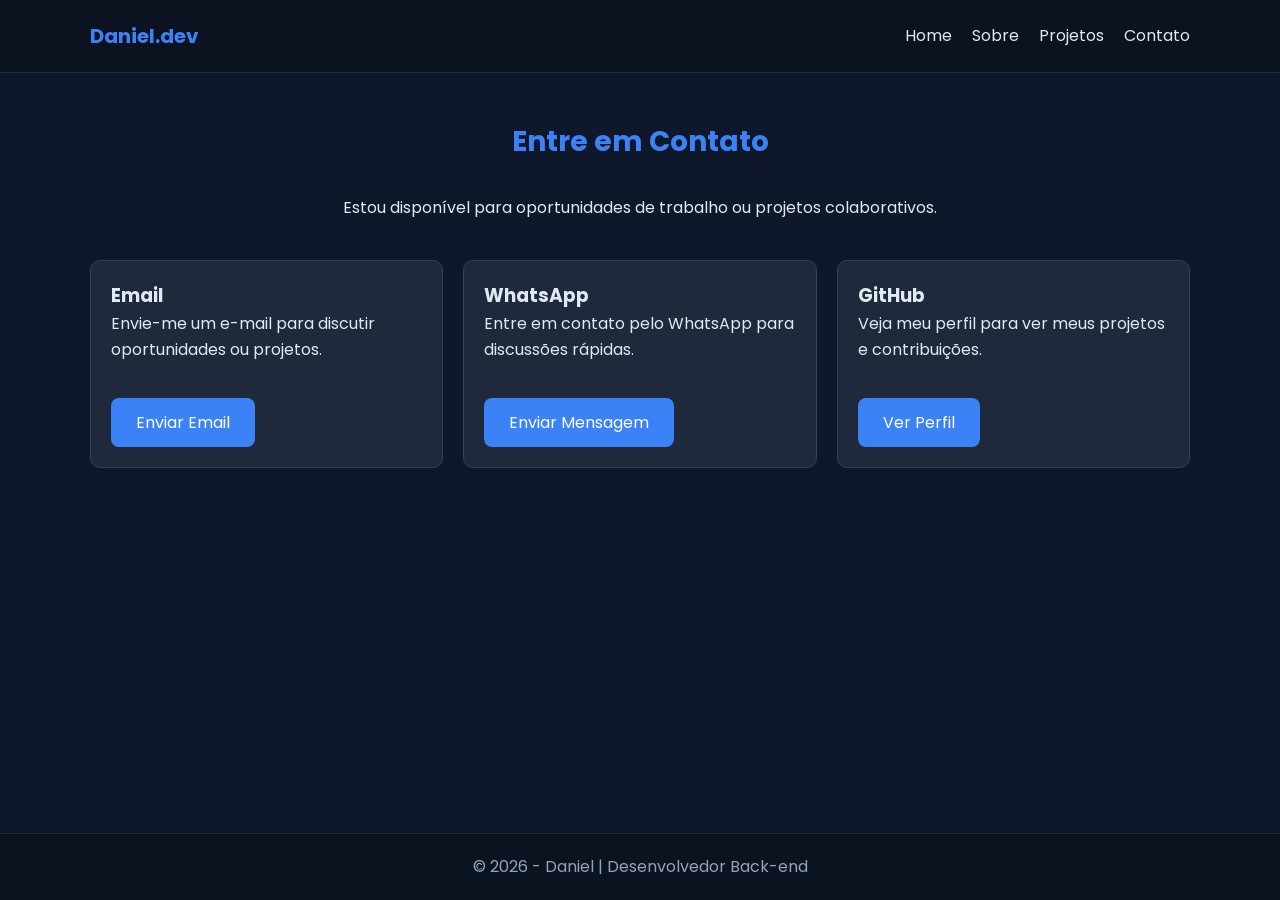
==== portifolio/contato.html @ 5cbec448 "primeiro commit" ====
<!DOCTYPE html>
<html lang="pt-BR">

<head>
  <meta charset="UTF-8">
  <meta name="viewport" content="width=device-width, initial-scale=1.0">

 <link rel="icon" type="image/png" href="img/favicon16x16.png" sizes="16x16">

  <meta name="description" content="Projetos desenvolvidos por Daniel">
  <meta name="keywords" content="Projetos, Portfólio, Desenvolvimento Web">
  <meta name="author" content="Daniel">

  <title>Projetos | Daniel</title>

  <link rel="stylesheet" href="css/style.css">
  <link rel="stylesheet" href="css/responsive.css">

  <link href="https://fonts.googleapis.com/css2?family=Poppins:wght@300;400;600;700&display=swap" rel="stylesheet">
</head>

<body>

  <!-- HEADER -->
  <header class="header">
    <div class="container">

      <div class="logo">
        <h1>Daniel.dev</h1>
      </div>

      <nav id="nav" class="nav">
        <a href="index.html">Home</a>
        <a href="sobre.html">Sobre</a>
        <a href="projetos.html">Projetos</a>
        <a href="contato.html">Contato</a>
      </nav>

      <div class="menu-mobile" id="menu-mobile">☰</div>

    </div>
  </header>

  <!-- CONTEÚDO -->
  <section class="section" style="padding-top: 120px;">
    <div class="container">

      <h2>Entre em Contato</h2>

      <p style="text-align:center; margin-bottom:40px;">
        Estou disponível para oportunidades de trabalho ou projetos colaborativos.
      </p>

      <div class="grid">

        <!-- EMAIL -->
        <div class="card">
          <h3>Email</h3>
          <p>Envie-me um e-mail para discutir oportunidades ou projetos.</p>
          <div style="margin-top:15px;">
            <a class="btn" href="mailto:daniel@example.com">Enviar Email</a>
          </div>
        </div>

        <!-- WHATSAPP -->
        <div class="card">
          <h3>WhatsApp</h3>
          <p>Entre em contato pelo WhatsApp para discussões rápidas.</p>
          <div style="margin-top:15px;">
            <a class="btn" href="https://wa.me/5511999999999" target="_blank">Enviar Mensagem</a>
          </div>
        </div>

        <!-- GITHUB -->
        <div class="card">
          <h3>GitHub</h3>
          <p>Veja meu perfil para ver meus projetos e contribuições.</p>
          <div style="margin-top:15px;">
            <a class="btn" href="https://www.github.com/daniel.dev" target="_blank">Ver Perfil</a>
          </div>
          </div>
        </div>

      </div>

    </div>
  </section>

  <!-- FOOTER -->
  <footer class="footer">
    <p>© 2026 - Daniel | Desenvolvedor Back-end</p>
  </footer>


    <!-- JS -->

  <script src="js/script.js"></script>

</body>

</html>
---- portifolio/css/style.css ----
* {
  margin: 0;
  padding: 0;
  box-sizing: border-box;
  font-family: 'Poppins', sans-serif;
}

body {
  background: #0f172a;
  color: #e2e8f0;
  line-height: 1.6;
}

/* CONTAINER */
.container {
  width: 90%;
  max-width: 1100px;
  margin: auto;
}

/* HEADER */
.header {
  background: #0b1220;
  padding: 20px 0;
  position: fixed;
  width: 100%;
  top: 0;
  z-index: 1000;
  border-bottom: 1px solid #1e293b;
}

.header .container {
  display: flex;
  justify-content: space-between;
  align-items: center;
}

.logo h1 {
  font-size: 20px;
  color: #3b82f6;
}

.nav {
  display: flex;
  gap: 20px;
}

.nav a {
  color: #e2e8f0;
  text-decoration: none;
  transition: 0.3s;
}

.nav a:hover {
  color: #3b82f6;
}

/* MENU MOBILE */
.menu-mobile {
  display: none;
  font-size: 26px;
  cursor: pointer;
  color: #e2e8f0;
}

/* HERO */
.hero {
  padding: 140px 0 80px;
  text-align: center;
}

.hero h2 {
  font-size: 40px;
  color: #3b82f6;
}

.subtitle {
  margin-top: 10px;
  color: #94a3b8;
}

/* BOTÃO */
.btn {
  display: inline-block;
  margin-top: 20px;
  padding: 12px 25px;
  background: #3b82f6;
  color: white;
  border-radius: 8px;
  text-decoration: none;
  transition: 0.3s;
}

.btn:hover {
  background: #2563eb;
  transform: scale(1.05);
}

/* SEÇÕES */
.section {
  padding: 70px 0;
}

.section h2 {
  text-align: center;
  margin-bottom: 30px;
  font-size: 28px;
  color: #3b82f6;
}

.dark {
  background: #0b1220;
}

/* SKILLS */
.grid-skills {
  display: grid;
  grid-template-columns: repeat(auto-fit, minmax(120px, 1fr));
  gap: 15px;
  text-align: center;
}

.skill {
  background: #1e293b;
  padding: 15px;
  border-radius: 8px;
  transition: 0.3s;
}

.skill:hover {
  background: #3b82f6;
  transform: translateY(-5px);
}

/* PROJETOS */
.grid {
  display: grid;
  grid-template-columns: repeat(auto-fit, minmax(250px, 1fr));
  gap: 20px;
}

.card {
  background: #1e293b;
  padding: 20px;
  border-radius: 10px;
  transition: 0.3s;
  border: 1px solid #334155;
}

.card:hover {
  transform: translateY(-8px);
  border-color: #3b82f6;
}

/* CTA */
.cta {
  text-align: center;
  padding: 80px 0;
  background: #0b1220;
}

/* FOOTER */
.footer {
  position:fixed;
  bottom:0;
  left:0;
  width:100%;
  text-align: center;
  padding: 20px;
  background: #0b1220;
  border-top: 1px solid #1e293b;
  color: #94a3b8;
}

/* =========================
   ANIMAÇÕES MODERNAS
========================= */

.card,
.skill {
  opacity: 0;
  transform: translateY(20px);
  transition: all 0.6s ease;
}

.card.show,
.skill.show {
  opacity: 1;
  transform: translateY(0);
}

/* =========================
   HOVER MAIS MODERNO
========================= */

.card:hover {
  transform: translateY(-10px) scale(1.02);
  border-color: #3b82f6;
  box-shadow: 0 10px 30px rgba(59,130,246,0.2);
}

.skill:hover {
  transform: scale(1.08);
}

/* =========================
   HERO MAIS PROFISSIONAL
========================= */

.hero h2 {
  letter-spacing: 1px;
}

.subtitle {
  max-width: 600px;
  margin: 10px auto;
}
---- portifolio/css/responsive.css ----
/* =========================
   TABLET (até 1024px)
========================= */
@media (max-width: 1024px) {

  .hero h2 {
    font-size: 32px;
  }

  .grid {
    grid-template-columns: repeat(auto-fit, minmax(220px, 1fr));
  }
}

/* =========================
   MOBILE (até 768px)
========================= */
@media (max-width: 768px) {

  /* HEADER */
  .header .container {
    flex-direction: row;
  }

  .nav {
    position: absolute;
    top: 70px;
    right: 0;
    background: #0b1220;
    flex-direction: column;
    width: 200px;
    display: none;
    padding: 20px;
    border-left: 1px solid #1e293b;
  }

  .nav.active {
    display: flex;
  }

  .menu-mobile {
    display: block;
  }

  /* HERO */
  .hero h2 {
    font-size: 26px;
  }

  .subtitle {
    font-size: 14px;
  }

  /* GRID */
  .grid {
    grid-template-columns: 1fr;
  }

  .grid-skills {
    grid-template-columns: repeat(2, 1fr);
  }

  /* BOTÕES */
  .btn {
    padding: 10px 18px;
    font-size: 14px;
  }
}

/* =========================
   MOBILE PEQUENO (até 480px)
========================= */
@media (max-width: 480px) {

  .hero h2 {
    font-size: 22px;
  }

  .grid-skills {
    grid-template-columns: 1fr;
  }

  .section h2 {
    font-size: 22px;
  }

  .logo h1 {
    font-size: 16px;
  }
}
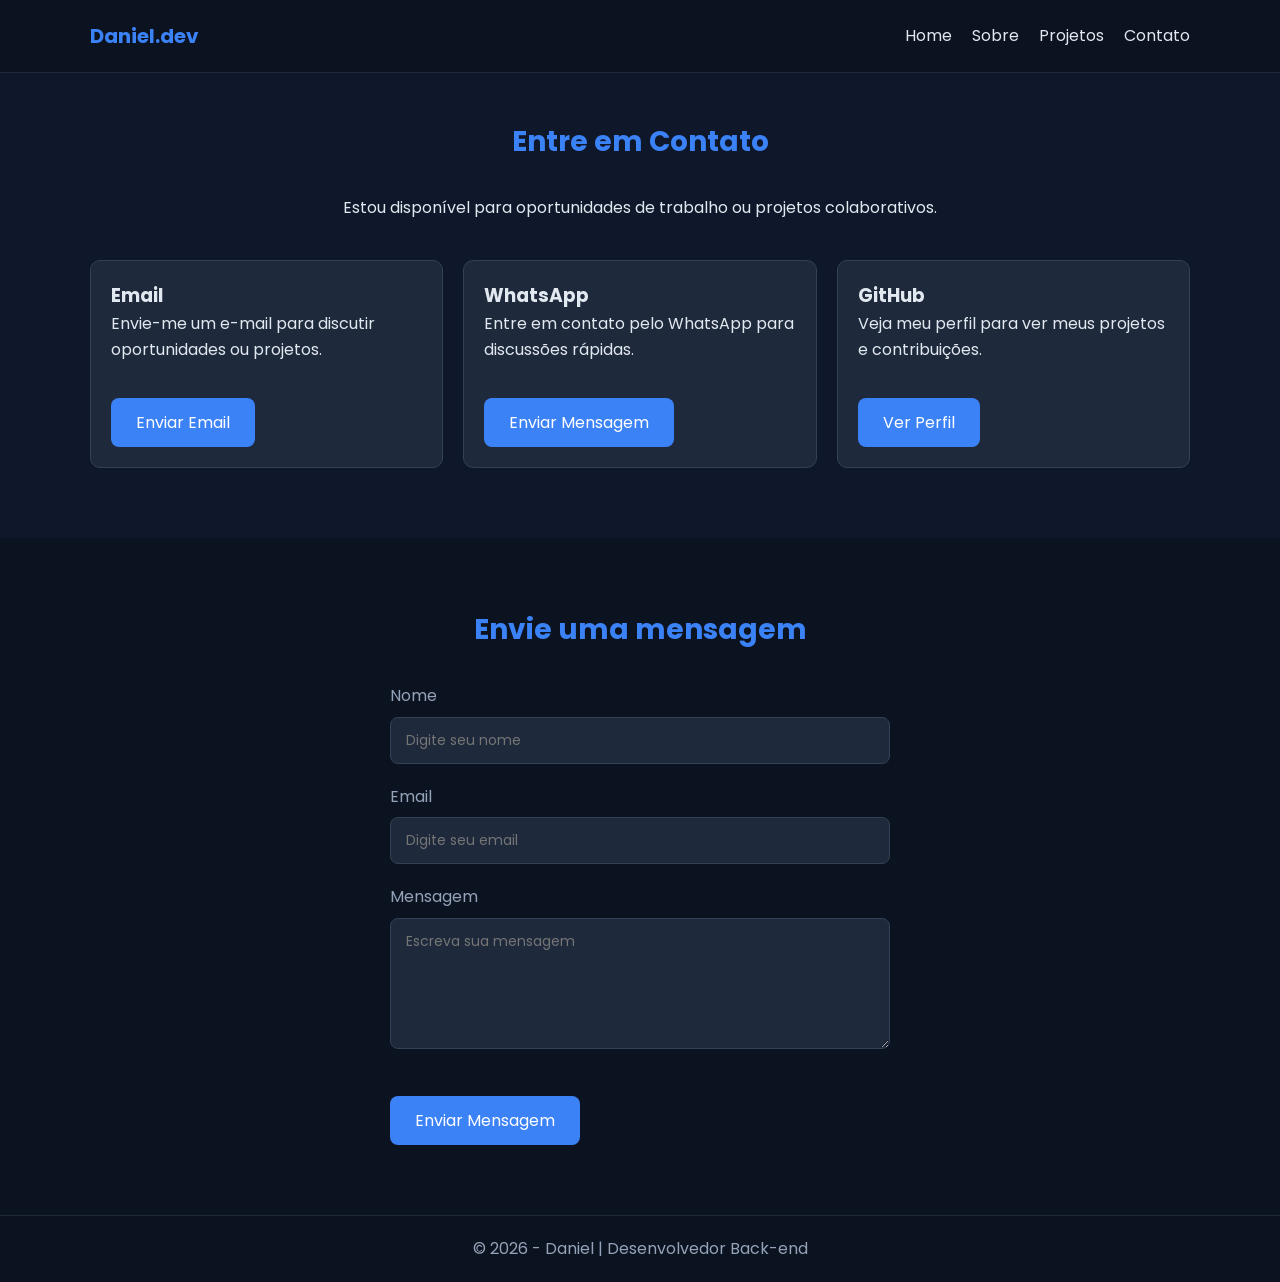
==== commit 69c69f1b: "atualizando site" ====
--- a/portifolio/contato.html
+++ b/portifolio/contato.html
@@ -7,11 +7,11 @@
 
  <link rel="icon" type="image/png" href="img/favicon16x16.png" sizes="16x16">
 
-  <meta name="description" content="Projetos desenvolvidos por Daniel">
-  <meta name="keywords" content="Projetos, Portfólio, Desenvolvimento Web">
+  <meta name="description" content="Entre em contato com Daniel, desenvolvedor Back-end">
+  <meta name="keywords" content="Contato, Formulário, Desenvolvedor, Portfólio">
   <meta name="author" content="Daniel">
 
-  <title>Projetos | Daniel</title>
+  <title>Contato | Daniel</title>
 
   <link rel="stylesheet" href="css/style.css">
   <link rel="stylesheet" href="css/responsive.css">
@@ -78,10 +78,39 @@
           <div style="margin-top:15px;">
             <a class="btn" href="https://www.github.com/daniel.dev" target="_blank">Ver Perfil</a>
           </div>
-          </div>
         </div>
 
       </div>
+
+    </div>
+  </section>
+
+  <!-- FORMULÁRIO DE CONTATO -->
+  <section class="section dark">
+    <div class="container">
+
+      <h2>Envie uma mensagem</h2>
+
+      <form id="formContato" novalidate>
+
+        <div class="form-group">
+          <label for="nome">Nome</label>
+          <input type="text" id="nome" name="nome" placeholder="Digite seu nome">
+        </div>
+
+        <div class="form-group">
+          <label for="email">Email</label>
+          <input type="email" id="email" name="email" placeholder="Digite seu email">
+        </div>
+
+        <div class="form-group">
+          <label for="mensagem">Mensagem</label>
+          <textarea id="mensagem" name="mensagem" rows="5" placeholder="Escreva sua mensagem"></textarea>
+        </div>
+
+        <button type="submit" class="btn">Enviar Mensagem</button>
+
+      </form>
 
     </div>
   </section>
--- a/portifolio/css/style.css
+++ b/portifolio/css/style.css
@@ -161,9 +161,6 @@
 
 /* FOOTER */
 .footer {
-  position:fixed;
-  bottom:0;
-  left:0;
   width:100%;
   text-align: center;
   padding: 20px;
@@ -214,4 +211,52 @@
 .subtitle {
   max-width: 600px;
   margin: 10px auto;
+}
+
+/* =========================
+   FORMULÁRIO DE CONTATO
+========================= */
+
+#formContato {
+  max-width: 500px;
+  margin: 0 auto;
+}
+
+.form-group {
+  margin-bottom: 20px;
+}
+
+.form-group label {
+  display: block;
+  margin-bottom: 8px;
+  color: #94a3b8;
+}
+
+.form-group input,
+.form-group textarea {
+  width: 100%;
+  padding: 12px 15px;
+  background: #1e293b;
+  border: 1px solid #334155;
+  border-radius: 8px;
+  color: #e2e8f0;
+  font-family: 'Poppins', sans-serif;
+  font-size: 14px;
+  transition: 0.3s;
+}
+
+.form-group input:focus,
+.form-group textarea:focus {
+  outline: none;
+  border-color: #3b82f6;
+}
+
+.form-group textarea {
+  resize: vertical;
+}
+
+#formContato .btn {
+  border: none;
+  cursor: pointer;
+  font-size: 16px;
 }
--- a/portifolio/css/responsive.css
+++ b/portifolio/css/responsive.css
@@ -1,6 +1,6 @@
-/* =========================
+/*
    TABLET (até 1024px)
-========================= */
+*/
 @media (max-width: 1024px) {
 
   .hero h2 {
@@ -12,9 +12,9 @@
   }
 }
 
-/* =========================
-   MOBILE (até 768px)
-========================= */
+/*
+   celular (até 768px)
+*/
 @media (max-width: 768px) {
 
   /* HEADER */
@@ -67,9 +67,9 @@
   }
 }
 
-/* =========================
+/*
    MOBILE PEQUENO (até 480px)
-========================= */
+*/
 @media (max-width: 480px) {
 
   .hero h2 {
